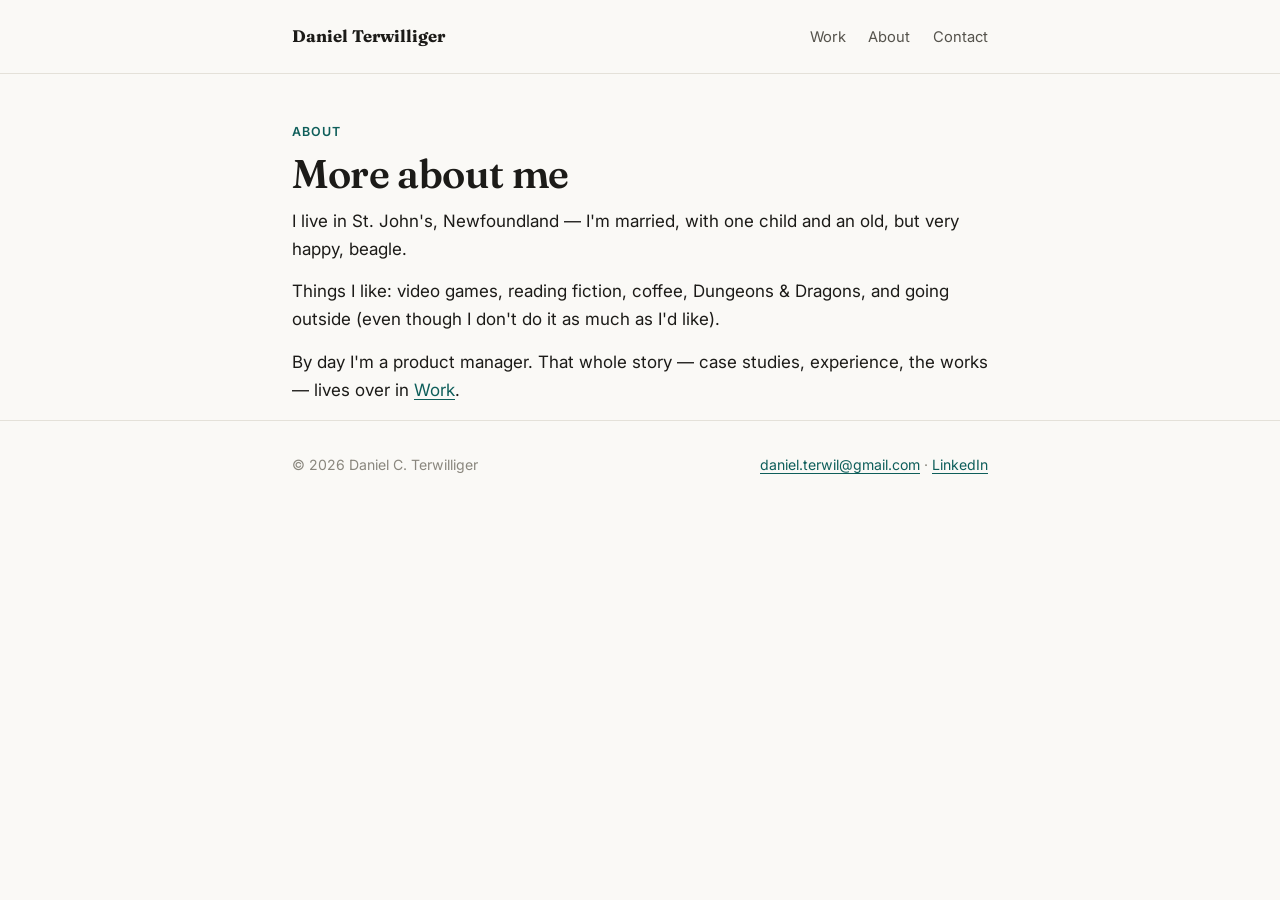
==== about/index.html @ cdedb86e "Restructure: personal hub homepage, About page, portfolio moves to /work/ (#5) Landing is now 'Hi!' " ====
<!DOCTYPE html>
<html lang="en">
<head>
<meta charset="utf-8">
<meta name="viewport" content="width=device-width, initial-scale=1">
<title>About · Daniel Terwilliger</title>
<meta name="description" content="More about Daniel Terwilliger — life in St. John's, Newfoundland.">
<link rel="canonical" href="https://danielterwilliger.com/about/">
<link rel="preconnect" href="https://fonts.googleapis.com">
<link rel="preconnect" href="https://fonts.gstatic.com" crossorigin>
<link href="https://fonts.googleapis.com/css2?family=Fraunces:opsz,wght@9..144,600;9..144,700&family=Inter:wght@400;500;600&display=swap" rel="stylesheet">
<link rel="stylesheet" href="../styles.css">
</head>
<body>

<header class="site-head">
  <div class="wrap">
    <a class="wordmark" href="/">Daniel&nbsp;Terwilliger</a>
    <nav class="site-nav">
      <a href="/work/">Work</a>
      <a href="/about/">About</a>
      <a href="mailto:daniel.terwil@gmail.com">Contact</a>
    </nav>
  </div>
</header>

<main class="case">
  <div class="wrap">
    <span class="kicker">About</span>
    <h1>More about me</h1>

    <p>I live in St.&nbsp;John's, Newfoundland — I'm married, with one child and an old, but very happy, beagle.</p>

    <p>Things I like: video games, reading fiction, coffee, Dungeons&nbsp;&amp;&nbsp;Dragons, and going outside (even though I don't do it as much as I'd like).</p>

    <p>By day I'm a product manager. That whole story — case studies, experience, the works — lives over in <a href="/work/">Work</a>.</p>
  </div>
</main>

<footer class="site-foot">
  <div class="wrap">
    <span>© 2026 Daniel C. Terwilliger</span>
    <span><a href="mailto:daniel.terwil@gmail.com">daniel.terwil@gmail.com</a> · <a href="https://www.linkedin.com/in/danielterwil">LinkedIn</a></span>
  </div>
</footer>

</body>
</html>
---- styles.css ----
/* danielterwilliger.com — hand-rolled, no framework */

:root {
  --bg: #faf9f6;
  --bg-raise: #ffffff;
  --ink: #1c1b18;
  --ink-soft: #55534c;
  --ink-faint: #8a877e;
  --accent: #0e5e5a;
  --accent-ink: #0a4744;
  --hairline: #e4e1d9;
  --metric: #0e5e5a;
  --max: 46rem;
}

@media (prefers-color-scheme: dark) {
  :root {
    --bg: #141615;
    --bg-raise: #1b1e1d;
    --ink: #e9e7e0;
    --ink-soft: #b0ada3;
    --ink-faint: #7d7a71;
    --accent: #6fcdc8;
    --accent-ink: #8fdad6;
    --hairline: #2b2f2d;
    --metric: #6fcdc8;
  }
}

* { margin: 0; padding: 0; box-sizing: border-box; }

html { scroll-behavior: smooth; }

body {
  font-family: "Inter", -apple-system, "Segoe UI", Roboto, sans-serif;
  font-size: 1.0625rem;
  line-height: 1.65;
  color: var(--ink);
  background: var(--bg);
  -webkit-font-smoothing: antialiased;
}

h1, h2, h3 {
  font-family: "Fraunces", Georgia, serif;
  font-weight: 600;
  line-height: 1.15;
  letter-spacing: -0.01em;
}

a { color: var(--accent); text-underline-offset: 3px; }
a:hover { color: var(--accent-ink); }

.wrap { max-width: var(--max); margin: 0 auto; padding: 0 1.25rem; }

/* ---- header / nav ---- */
.site-head {
  padding: 1.4rem 0;
  border-bottom: 1px solid var(--hairline);
}
.site-head .wrap {
  display: flex; align-items: baseline; justify-content: space-between; gap: 1rem;
  flex-wrap: wrap;
}
.wordmark {
  font-family: "Fraunces", Georgia, serif;
  font-weight: 700; font-size: 1.05rem;
  color: var(--ink); text-decoration: none;
}
.site-nav a {
  color: var(--ink-soft); text-decoration: none;
  font-size: 0.92rem; margin-left: 1.1rem;
}
.site-nav a:hover { color: var(--accent); }

/* ---- hero ---- */
.hero { padding: 4.5rem 0 3.5rem; }
.hero-flex { display: flex; gap: 2.8rem; align-items: center; }
.hero-text { flex: 1; min-width: 0; }
.portrait {
  width: clamp(160px, 22vw, 230px);
  aspect-ratio: 4 / 5;
  object-fit: cover;
  object-position: 50% 22%;
  border-radius: 12px;
  border: 1px solid var(--hairline);
  flex-shrink: 0;
}
@media (max-width: 680px) {
  .hero-flex { flex-direction: column-reverse; align-items: flex-start; gap: 1.6rem; }
  .portrait { width: 150px; }
}
.hero h1 { font-size: clamp(2.2rem, 6vw, 3.1rem); margin-bottom: 0.75rem; }
.hero .role {
  font-size: 1.15rem; color: var(--accent);
  font-weight: 500; margin-bottom: 1.1rem;
}
.hero .lede { color: var(--ink-soft); max-width: 38rem; }
.hero .meta {
  margin-top: 1.6rem; display: flex; gap: 1.4rem; flex-wrap: wrap;
  font-size: 0.95rem; color: var(--ink-faint);
}
.hero .meta a { color: var(--ink-soft); }

/* ---- sections ---- */
section { padding: 2.8rem 0; border-top: 1px solid var(--hairline); }
section h2 {
  font-size: 1.55rem; margin-bottom: 1.5rem;
}
.kicker {
  display: block; font-family: "Inter", sans-serif; font-size: 0.78rem;
  font-weight: 600; letter-spacing: 0.09em; text-transform: uppercase;
  color: var(--accent); margin-bottom: 0.5rem;
}

/* ---- work cards ---- */
.work-grid { display: grid; grid-template-columns: 1fr 1fr; gap: 1.1rem; }
@media (max-width: 640px) { .work-grid { grid-template-columns: 1fr; } }

.card {
  display: block; text-decoration: none; color: var(--ink);
  background: var(--bg-raise); border: 1px solid var(--hairline);
  border-radius: 10px; padding: 1.35rem 1.35rem 1.2rem;
  transition: border-color 120ms ease, transform 120ms ease;
}
.card:hover { border-color: var(--accent); transform: translateY(-2px); color: var(--ink); }
.card .metric {
  font-family: "Fraunces", Georgia, serif; font-weight: 700;
  font-size: 1.9rem; color: var(--metric); line-height: 1.1;
}
.card .metric-label { font-size: 0.85rem; color: var(--ink-faint); margin-bottom: 0.8rem; }
.card h3 { font-size: 1.12rem; margin-bottom: 0.35rem; }
.card p { font-size: 0.93rem; color: var(--ink-soft); }
.card .more { display: inline-block; margin-top: 0.7rem; font-size: 0.88rem; color: var(--accent); }

/* ---- experience timeline ---- */
.xp { list-style: none; }
.xp li {
  display: grid; grid-template-columns: 9.5rem 1fr; gap: 1.2rem;
  padding: 0.85rem 0; border-bottom: 1px dashed var(--hairline);
}
.xp li:last-child { border-bottom: none; }
.xp .when { font-size: 0.88rem; color: var(--ink-faint); padding-top: 0.15rem; }
.xp .what strong { font-weight: 600; }
.xp .what .org { color: var(--ink-soft); }
.xp .what p { font-size: 0.93rem; color: var(--ink-soft); margin-top: 0.25rem; }
@media (max-width: 560px) {
  .xp li { grid-template-columns: 1fr; gap: 0.15rem; }
}

/* ---- about ---- */
.about p + p { margin-top: 1rem; }
.about .stack {
  margin-top: 1.4rem; font-size: 0.92rem; color: var(--ink-faint);
}

/* ---- machine-readable ---- */
.machine {
  background: var(--bg-raise); border: 1px solid var(--hairline);
  border-radius: 10px; padding: 1.3rem 1.4rem; font-size: 0.95rem;
  color: var(--ink-soft);
}
.machine code {
  font-family: ui-monospace, "Cascadia Code", Consolas, monospace;
  font-size: 0.88em; background: var(--bg); border: 1px solid var(--hairline);
  border-radius: 5px; padding: 0.1em 0.4em;
}

/* ---- home (landing) ---- */
.home { min-height: calc(100vh - 7rem); display: flex; align-items: center; padding: 4rem 0 2rem; }
.home .wrap { width: 100%; }
.site-name {
  font-size: 0.95rem; font-weight: 600; letter-spacing: 0.02em;
  color: var(--ink-faint); margin-bottom: 2.4rem;
}
.home-portrait {
  width: 8.25rem; aspect-ratio: 1; object-fit: cover; object-position: 50% 20%;
  border-radius: 50%; border: 1px solid var(--hairline); margin-bottom: 1.5rem;
}
.hi {
  font-family: "Fraunces", Georgia, serif;
  font-size: clamp(3.2rem, 9vw, 4.6rem);
  font-weight: 700; line-height: 1; margin-bottom: 1.1rem;
}
.intro { max-width: 34rem; color: var(--ink-soft); }
.doors { margin-top: 2.6rem; }
.doors a {
  display: flex; align-items: baseline; gap: 1rem;
  padding: 1.05rem 0; border-top: 1px solid var(--hairline);
  text-decoration: none;
}
.doors a:last-child { border-bottom: 1px solid var(--hairline); }
.doors strong {
  font-family: "Fraunces", Georgia, serif;
  font-size: 1.35rem; font-weight: 600; color: var(--ink); min-width: 6.5rem;
}
.doors span { color: var(--ink-faint); font-size: 0.95rem; }
.doors a:hover strong { color: var(--accent); }
.home-contact { margin-top: 2.2rem; font-size: 0.95rem; color: var(--ink-faint); }
.home-foot { border-top: none; }

/* ---- footer ---- */
.site-foot {
  border-top: 1px solid var(--hairline); padding: 2rem 0 3rem;
  font-size: 0.88rem; color: var(--ink-faint);
}
.site-foot .wrap { display: flex; justify-content: space-between; gap: 1rem; flex-wrap: wrap; }

/* ---- case study pages ---- */
.case { padding: 3rem 0 1rem; }
.case .crumb { font-size: 0.9rem; margin-bottom: 1.6rem; display: inline-block; }
.case h1 { font-size: clamp(1.8rem, 5vw, 2.5rem); margin-bottom: 0.6rem; }
.case .era { color: var(--ink-faint); font-size: 0.95rem; margin-bottom: 2rem; }
.case .stats {
  display: flex; gap: 2.2rem; flex-wrap: wrap;
  padding: 1.4rem 0; margin: 0 0 1.6rem; border-top: 1px solid var(--hairline);
  border-bottom: 1px solid var(--hairline);
}
.case .stats div .n {
  font-family: "Fraunces", Georgia, serif; font-weight: 700;
  font-size: 1.75rem; color: var(--metric);
}
.case .stats div .l { font-size: 0.85rem; color: var(--ink-faint); }
.case h2 { font-size: 1.25rem; margin: 2.1rem 0 0.7rem; }
.case p + p { margin-top: 0.9rem; }
.case ul { margin: 0.6rem 0 0 1.2rem; }
.case ul li { margin-bottom: 0.45rem; }
.case .stack-line { margin-top: 2.2rem; font-size: 0.92rem; color: var(--ink-faint); }
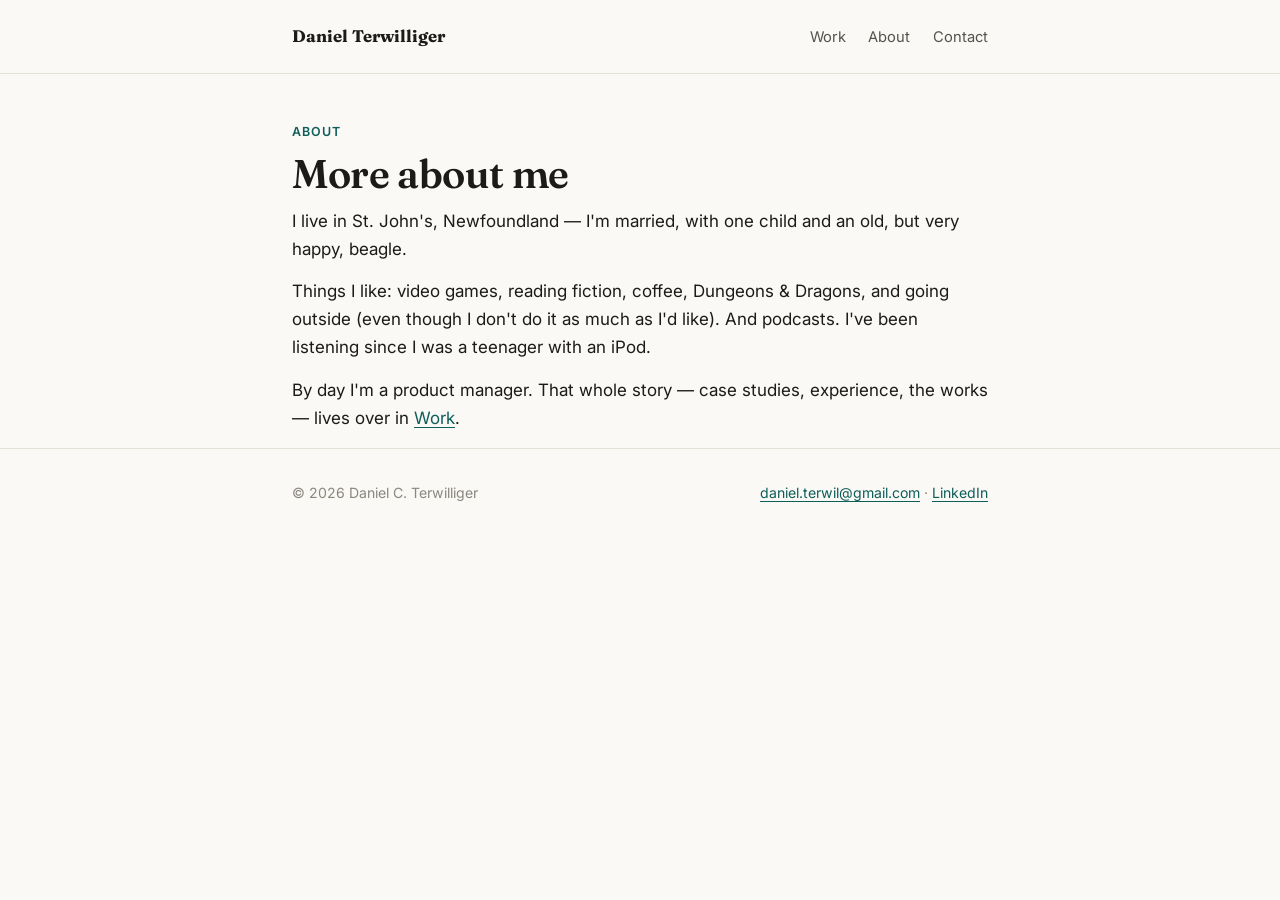
==== commit a1a9b6ee: "v2: story-led cards, Enterprise + AI-workflow case studies, Supercast page, resume sync Work section" ====
--- a/about/index.html
+++ b/about/index.html
@@ -31,7 +31,7 @@
 
     <p>I live in St.&nbsp;John's, Newfoundland — I'm married, with one child and an old, but very happy, beagle.</p>
 
-    <p>Things I like: video games, reading fiction, coffee, Dungeons&nbsp;&amp;&nbsp;Dragons, and going outside (even though I don't do it as much as I'd like).</p>
+    <p>Things I like: video games, reading fiction, coffee, Dungeons&nbsp;&amp;&nbsp;Dragons, and going outside (even though I don't do it as much as I'd like). And podcasts. I've been listening since I was a teenager with an iPod.</p>
 
     <p>By day I'm a product manager. That whole story — case studies, experience, the works — lives over in <a href="/work/">Work</a>.</p>
   </div>
--- a/styles.css
+++ b/styles.css
@@ -123,14 +123,29 @@
   transition: border-color 120ms ease, transform 120ms ease;
 }
 .card:hover { border-color: var(--accent); transform: translateY(-2px); color: var(--ink); }
-.card .metric {
-  font-family: "Fraunces", Georgia, serif; font-weight: 700;
-  font-size: 1.9rem; color: var(--metric); line-height: 1.1;
-}
-.card .metric-label { font-size: 0.85rem; color: var(--ink-faint); margin-bottom: 0.8rem; }
-.card h3 { font-size: 1.12rem; margin-bottom: 0.35rem; }
+.card h3 { font-size: 1.18rem; margin-bottom: 0.45rem; }
 .card p { font-size: 0.93rem; color: var(--ink-soft); }
+.card .factline {
+  margin-top: 0.9rem; padding-top: 0.7rem; border-top: 1px dashed var(--hairline);
+  font-size: 0.85rem; color: var(--metric); font-weight: 500;
+}
 .card .more { display: inline-block; margin-top: 0.7rem; font-size: 0.88rem; color: var(--accent); }
+
+/* ---- current-work block ---- */
+.now-block {
+  background: var(--bg-raise); border: 1px solid var(--hairline);
+  border-radius: 10px; padding: 1.35rem 1.5rem; margin-bottom: 2rem;
+  font-size: 0.97rem; color: var(--ink-soft);
+}
+.now-block strong { color: var(--ink); }
+
+/* ---- pull quote ---- */
+blockquote.pull {
+  margin: 1.6rem 0; padding: 0.4rem 0 0.4rem 1.3rem;
+  border-left: 3px solid var(--accent);
+  font-family: "Fraunces", Georgia, serif; font-size: 1.18rem; line-height: 1.5;
+  color: var(--ink);
+}
 
 /* ---- experience timeline ---- */
 .xp { list-style: none; }
@@ -172,9 +187,21 @@
   font-size: 0.95rem; font-weight: 600; letter-spacing: 0.02em;
   color: var(--ink-faint); margin-bottom: 2.4rem;
 }
+.home .wrap.home-wide { max-width: 64rem; }
+.home-grid {
+  display: grid;
+  grid-template-columns: minmax(0, 1fr) minmax(260px, 400px);
+  gap: 3.5rem; align-items: center;
+}
+.home-text { max-width: 34rem; }
 .home-portrait {
-  width: 8.25rem; aspect-ratio: 1; object-fit: cover; object-position: 50% 20%;
-  border-radius: 50%; border: 1px solid var(--hairline); margin-bottom: 1.5rem;
+  width: 100%; aspect-ratio: 3 / 4;
+  object-fit: cover; object-position: 50% 20%;
+  border-radius: 14px; border: 1px solid var(--hairline);
+}
+@media (max-width: 760px) {
+  .home-grid { display: flex; flex-direction: column; align-items: flex-start; gap: 1.8rem; }
+  .home-portrait { order: -1; max-width: 300px; }
 }
 .hi {
   font-family: "Fraunces", Georgia, serif;
